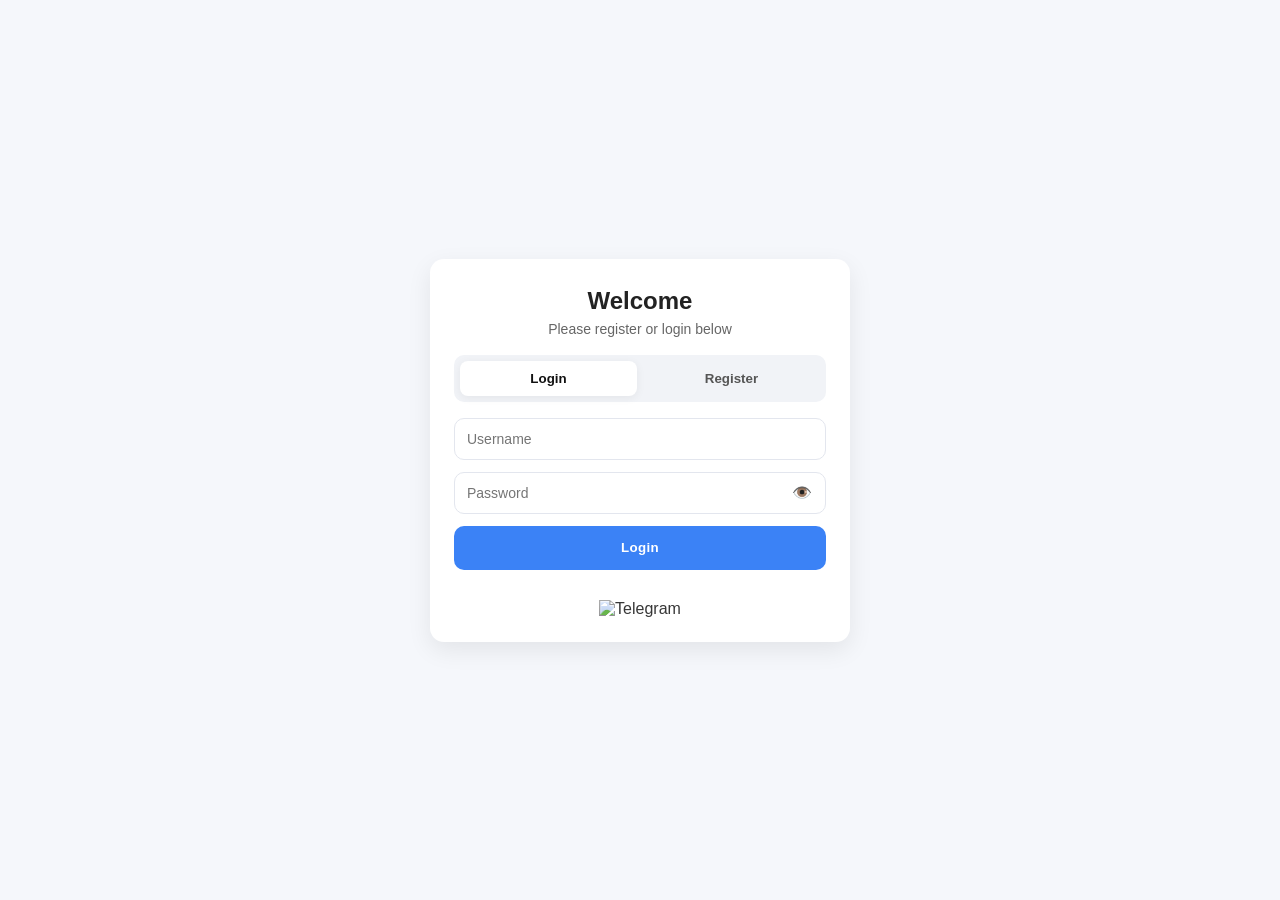
==== index.html @ d1eca38d "Update index.html" ====
<!DOCTYPE html>
<html lang="en">
<head>
  <meta charset="UTF-8" />
  <title>U9</title>
  <meta name="viewport" content="width=device-width, initial-scale=1.0, maximum-scale=1.0, user-scalable=no">
  <link rel="stylesheet" href="index.css" />

  <!-- Supabase SDK -->
  <script src="https://cdn.jsdelivr.net/npm/@supabase/supabase-js@2"></script>
  <!-- SupabaseClien -->
  <script src="supabaseClient.js"></script>
</head>
<body>
  <div class="container">
    <h1 class="title">Welcome</h1>
    <p class="desc">Please register or login below</p>

    <!-- Tab -->
    <div class="tab-container">
      <button id="showLogin" class="tab-btn active">Login</button>
      <button id="showRegister" class="tab-btn">Register</button>
    </div>

    <!-- login -->
    <div id="loginForm" class="form-container">
      <div class="field">
        <input type="text" id="loginUsername" placeholder="Username" autocomplete="username" />
      </div>

      <div class="field password-wrapper">
        <input type="password" id="loginPassword" placeholder="Password" autocomplete="current-password" />
        <button type="button" class="toggle-password" data-target="loginPassword" aria-label="toggle password">👁️</button>
      </div>

      <div id="loginMsg" class="form-msg"></div>
      <button id="loginBtn" class="primary-btn">Login</button>
    </div>

    <!-- register -->
    <div id="registerForm" class="form-container hidden">
      <div class="field">
        <input type="text" id="regUsername" placeholder="Username" autocomplete="username" />
      </div>

      <div class="field password-wrapper">
        <input type="password" id="regPassword" placeholder="Password" autocomplete="new-password" />
        <button type="button" class="toggle-password" data-target="regPassword" aria-label="toggle password">👁️</button>
      </div>

      <div class="field password-wrapper">
        <input type="password" id="regConfirmPassword" placeholder="Confirm Password" autocomplete="new-password" />
        <button type="button" class="toggle-password" data-target="regConfirmPassword" aria-label="toggle password">👁️</button>
      </div>

      <label class="agreement">
        <input type="checkbox" id="agreeTerms" />
        <span>I agree to the terms</span>
      </label>

      <div id="registerMsg" class="form-msg"></div>
      <button id="registerBtn" class="primary-btn">Register</button>
    </div>

    <div class="telegram-section">
      <img src="https://uiwttxqdoplttyrfqcbb.supabase.co/storage/v1/object/public/Photos/Photos/TG2.png" alt="Telegram" id="openTelegramPopup" class="telegram-icon" />
    </div>
  </div>

  <div id="customAlert" class="alert-overlay" style="display:none;">
    <div class="alert-box">
      <p id="alertText"></p>
      <button id="alertOk">OK</button>
    </div>
  </div>

  <div id="telegramPopup" class="popup-overlay" style="display:none;">
    <div class="popup-box">
      <h2>Contact us on Telegram</h2>
      <p class="telegram-account">@yourTelegramName</p>
      <button id="copyTelegramBtn" class="copy-btn">Copy Username</button>
      <div class="qr-container">
        <img src="https://uiwttxqdoplttyrfqcbb.supabase.co/storage/v1/object/public/Photos/Photos/TG2.png" alt="Telegram QR Code" class="telegram-qr" />
      </div>
      <button id="closePopupBtn" class="close-btn">Close</button>
    </div>
  </div>
  
  <script src="index.js"></script>
</body>
</html>
---- index.css ----
* {
  box-sizing: border-box;
}
html, body {
  height: 100%;
}
body {
  margin: 0;
  font-family: -apple-system, BlinkMacSystemFont, "Segoe UI", Roboto, "Helvetica Neue", Arial;
  background: #f5f7fb;
  color: #222;
  display: grid;
  place-items: center;
}

.container {
  width: 92%;
  max-width: 420px;
  background: #fff;
  border-radius: 14px;
  box-shadow: 0 8px 24px rgba(0,0,0,0.08);
  padding: 28px 24px 24px;


  opacity: 0;
  transform: translateY(20px);
  animation: fadeUp 0.8s ease-out forwards;
}


@keyframes fadeUp {
  0% {
    opacity: 0;
    transform: translateY(20px);
  }
  100% {
    opacity: 1;
    transform: translateY(0);
  }
}

.title {
  margin: 0 0 6px;
  font-size: 24px;
  font-weight: 700;
  text-align: center;
}

.desc {
  margin: 0 0 18px;
  color: #666;
  font-size: 14px;
  text-align: center;
}

.tab-container {
  display: grid;
  grid-template-columns: 1fr 1fr;
  gap: 6px;
  background: #f1f3f7;
  border-radius: 10px;
  padding: 6px;
  margin-bottom: 16px;
}
.tab-btn {
  border: none;
  background: transparent;
  padding: 10px 0;
  border-radius: 8px;
  font-weight: 600;
  color: #555;
  cursor: pointer;
  transition: all 0.2s ease;
}
.tab-btn.active {
  background: #fff;
  box-shadow: 0 2px 10px rgba(0,0,0,0.06);
  color: #111;
}

.form-container {
  display: block;
}
.hidden {
  display: none;
}

.field {
  margin-bottom: 12px;
}
.field input {
  width: 100%;
  height: 42px;
  padding: 0 12px;
  border: 1px solid #e3e6ee;
  border-radius: 10px;
  outline: none;
  font-size: 14px;
  transition: border-color .2s, box-shadow .2s;
}
.field input:focus {
  border-color: #3b82f6;
  box-shadow: 0 0 0 3px rgba(59,130,246,.15);
}

.password-wrapper {
  position: relative;
}
.toggle-password {
  position: absolute;
  right: 8px;
  top: 50%;
  transform: translateY(-50%);
  border: none;
  background: transparent;
  cursor: pointer;
  font-size: 16px;
  line-height: 1;
  padding: 6px;
}

.agreement {
  display: flex;
  align-items: center;
  gap: 8px;
  margin: 6px 0 10px;
  font-size: 13px;
  color: #555;
}

.primary-btn {
  width: 100%;
  height: 44px;
  border: none;
  border-radius: 10px;
  background: #3b82f6;
  color: #fff;
  font-weight: 700;
  letter-spacing: .3px;
  cursor: pointer;
  transition: transform .08s ease, filter .2s ease, opacity .2s ease;
}
.primary-btn:hover {
  filter: brightness(1.05);
}
.primary-btn:active {
  transform: translateY(1px);
}
.primary-btn[disabled] {
  opacity: .6;
  cursor: not-allowed;
}

.alert-overlay {
  position: fixed;
  inset: 0;
  background: rgba(0, 0, 0, 0.4);
  display: flex;
  justify-content: center;
  align-items: center;
  z-index: 9999;
}

.alert-box {
  background: #fff;
  padding: 20px 30px;
  border-radius: 10px;
  text-align: center;
  max-width: 300px;
  box-shadow: 0 5px 20px rgba(0, 0, 0, 0.2);
}

.alert-box p {
  margin-bottom: 15px;
  font-size: 16px;
}

.alert-box button {
  padding: 6px 20px;
  background: #007bff;
  color: white;
  border: none;
  border-radius: 6px;
  cursor: pointer;
}

.alert-box button:hover {
  background: #0056b3;
}

.telegram-section {
  text-align: center;
  margin-top: 30px;
}

.telegram-icon {
  width: 50px;
  height: 50px;
  cursor: pointer;
  transition: transform 0.2s;
  opacity: 0.9;
}

.telegram-icon:hover {
  transform: scale(1.08);
  opacity: 1;
}

.popup-overlay {
  position: fixed;
  inset: 0;
  background: rgba(0,0,0,0.6);
  display: flex;
  justify-content: center;
  align-items: center;
  z-index: 999;
}

.popup-box {
  background: white;
  padding: 20px 25px;
  border-radius: 12px;
  text-align: center;
  width: 90%;
  max-width: 340px;
  box-shadow: 0 4px 10px rgba(0,0,0,0.2);
  animation: fadeIn 0.3s ease;
}

.popup-box h2 {
  margin-bottom: 10px;
}

.telegram-account {
  font-size: 18px;
  color: #0088cc;
  margin-bottom: 10px;
  user-select: all;
}

.copy-btn {
  background-color: #0088cc;
  color: white;
  border: none;
  padding: 8px 14px;
  border-radius: 8px;
  cursor: pointer;
  margin-bottom: 15px;
}

.copy-btn:hover {
  background-color: #0077b6;
}

.qr-container {
  margin-bottom: 15px;
}

.telegram-qr {
  width: 120px;
  height: 120px;
  border-radius: 10px;
}

.close-btn {
  background-color: #ccc;
  color: black;
  border: none;
  padding: 6px 12px;
  border-radius: 8px;
  cursor: pointer;
}

.close-btn:hover {
  background-color: #bbb;
}

@keyframes fadeIn {
  from { opacity: 0; transform: scale(0.95); }
  to { opacity: 1; transform: scale(1); }
}
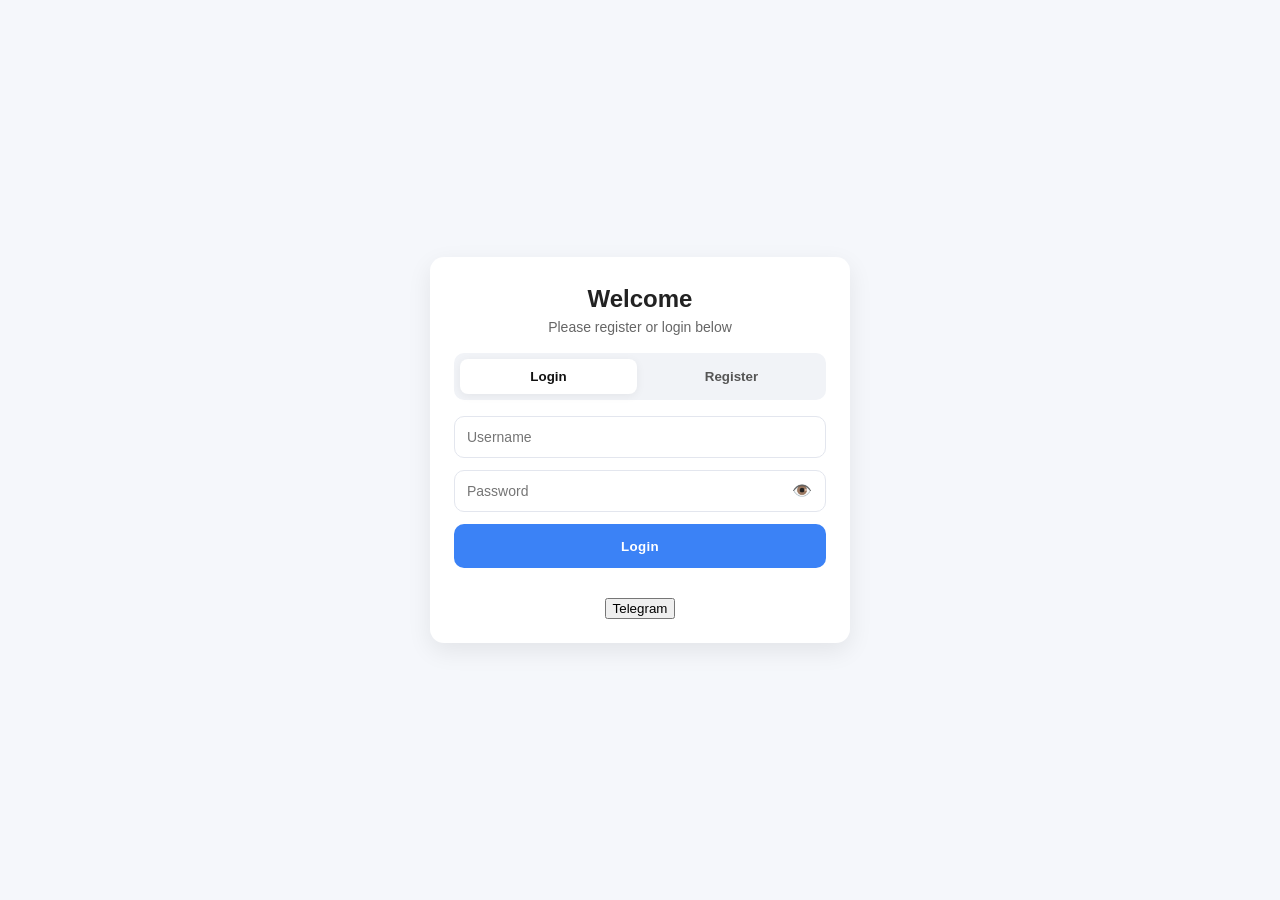
==== commit 812e4cdf: "Update index.html" ====
--- a/index.html
+++ b/index.html
@@ -63,7 +63,7 @@
     </div>
 
     <div class="telegram-section">
-      <img src="https://uiwttxqdoplttyrfqcbb.supabase.co/storage/v1/object/public/Photos/Photos/TG2.png" alt="Telegram" id="openTelegramPopup" class="telegram-icon" />
+      <button id="openTelegramPopup" class="telegram-btn">Telegram</button>
     </div>
   </div>
 
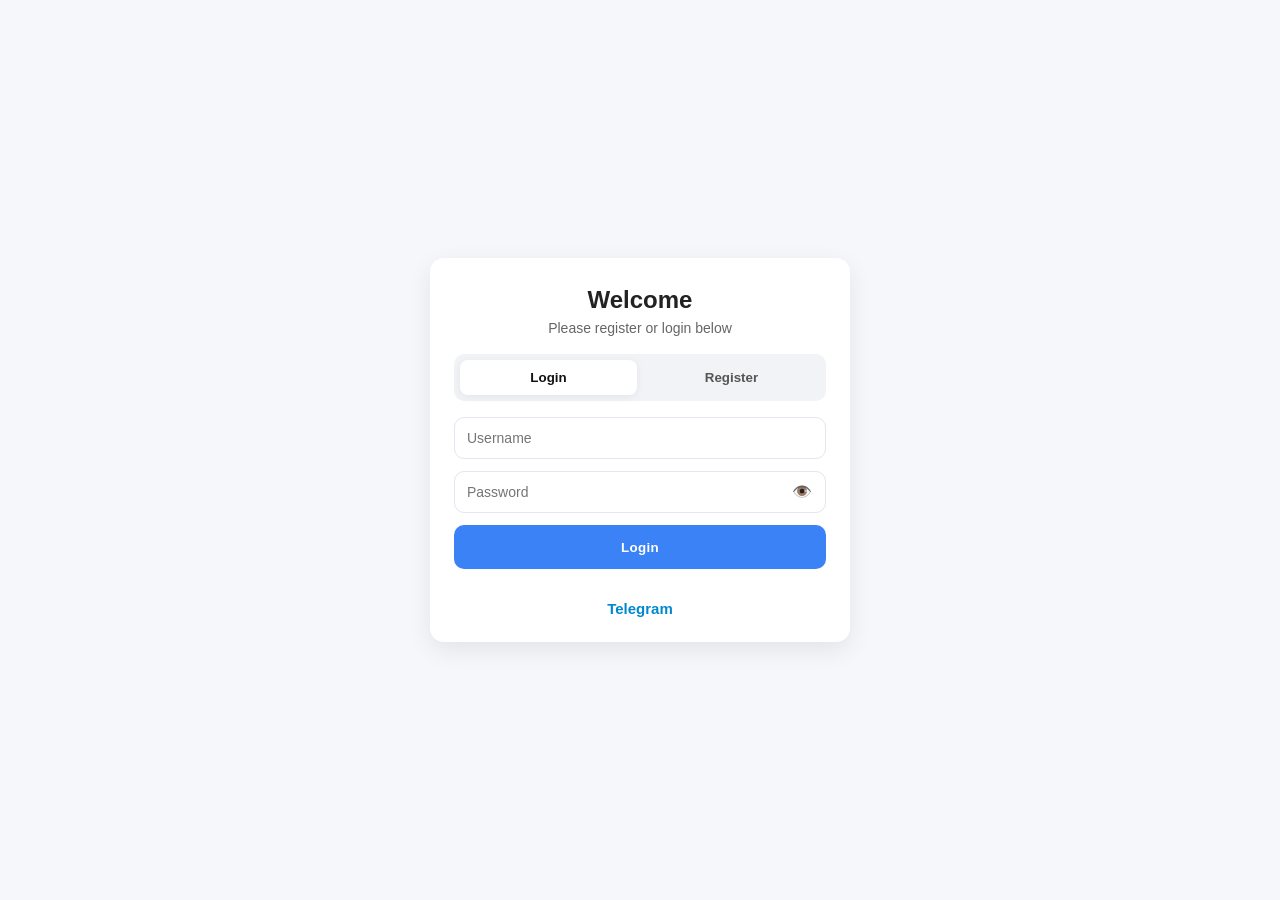
==== commit f2515f61: "Update index.html Signed-off-by: Unine <annaannamx@gmail.com>" ====
--- a/index.html
+++ b/index.html
@@ -80,7 +80,7 @@
       <p class="telegram-account">@yourTelegramName</p>
       <button id="copyTelegramBtn" class="copy-btn">Copy Username</button>
       <div class="qr-container">
-        <img src="https://uiwttxqdoplttyrfqcbb.supabase.co/storage/v1/object/public/Photos/Photos/TG2.png" alt="Telegram QR Code" class="telegram-qr" />
+        <img src="https://uiwttxqdoplttyrfqcbb.supabase.co/storage/v1/object/public/Photos/Photos/Layer%201.jpg" alt="Telegram QR Code" class="telegram-qr" />
       </div>
       <button id="closePopupBtn" class="close-btn">Close</button>
     </div>
--- a/index.css
+++ b/index.css
@@ -279,3 +279,14 @@
   from { opacity: 0; transform: scale(0.95); }
   to { opacity: 1; transform: scale(1); }
 }
+
+.telegram-btn {
+  background: none;
+  border: none;
+  color: #0088cc;
+  font-size: 15px;
+  font-weight: 600;
+  cursor: pointer;
+  text-decoration: none;
+  transition: color 0.2s ease, transform 0.1s ease;
+}
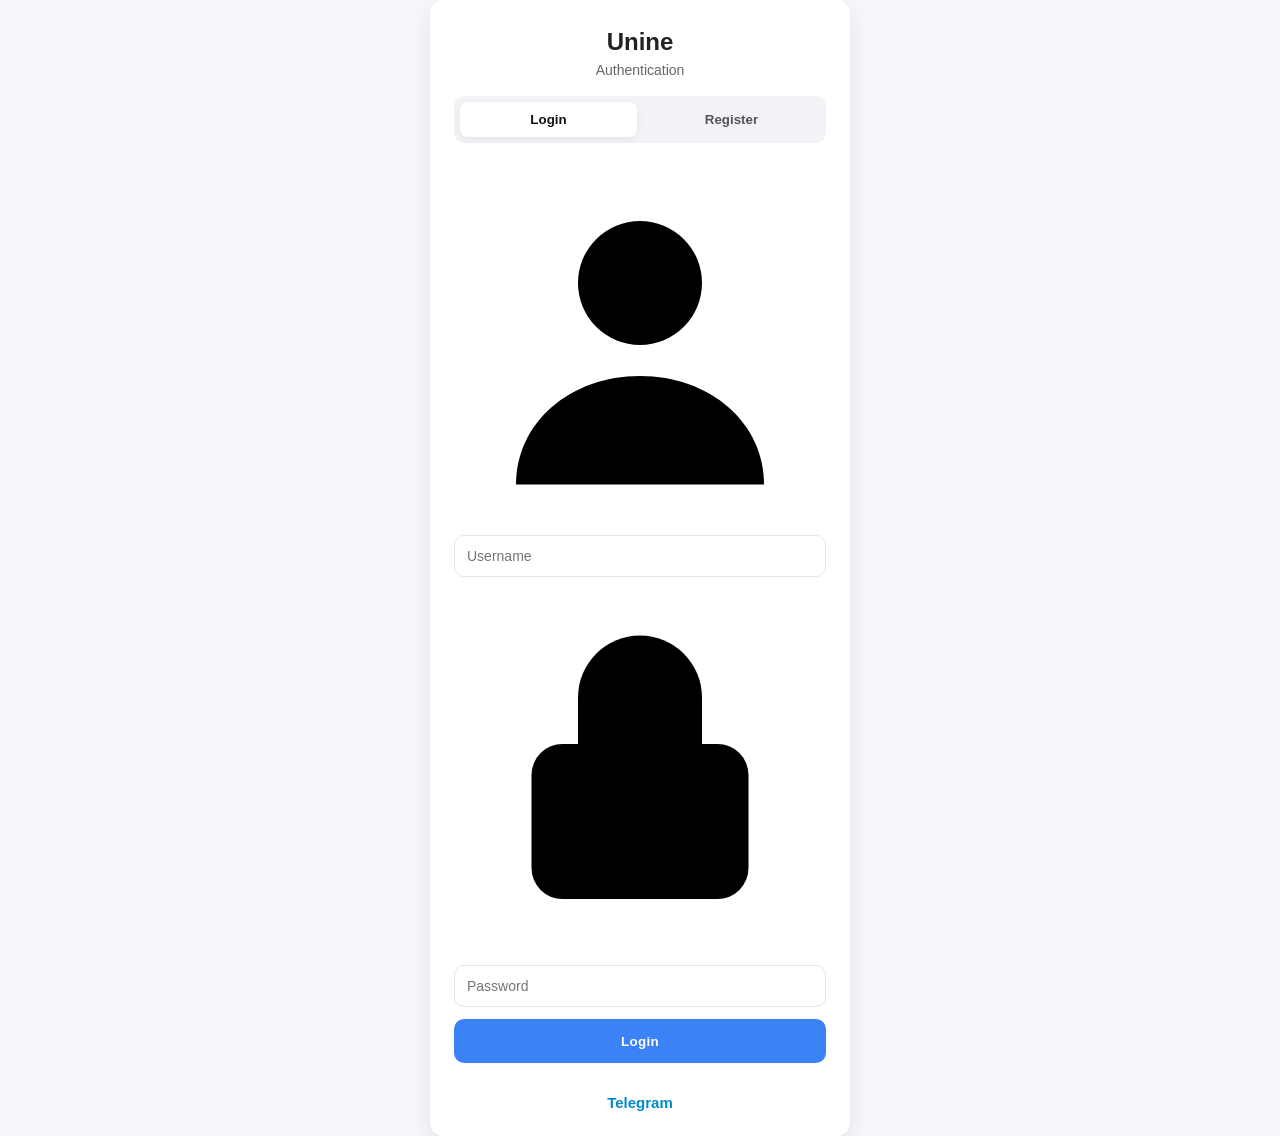
==== commit d34f7ef6: "Update index.html Signed-off-by: Unine <annaannamx@gmail.com>" ====
--- a/index.html
+++ b/index.html
@@ -3,89 +3,456 @@
 <head>
   <meta charset="UTF-8" />
   <title>U9</title>
-  <meta name="viewport" content="width=device-width, initial-scale=1.0, maximum-scale=1.0, user-scalable=no">
+
+  <meta
+    name="viewport"
+    content="width=device-width, initial-scale=1.0, maximum-scale=1.0, user-scalable=no"
+  />
+
   <link rel="stylesheet" href="index.css" />
+  <link rel="stylesheet" href="body.css" />
 
   <!-- Supabase SDK -->
   <script src="https://cdn.jsdelivr.net/npm/@supabase/supabase-js@2"></script>
-  <!-- SupabaseClien -->
+
+  <!-- Supabase Client -->
   <script src="supabaseClient.js"></script>
 </head>
+
 <body>
+
+  <!-- ==================== BACKGROUND ANIMATION ==================== -->
+
+  <div class="background-animation" aria-hidden="true">
+
+    <!-- Large glowing blobs -->
+    <div class="bg-orb bg-orb-1"></div>
+    <div class="bg-orb bg-orb-2"></div>
+    <div class="bg-orb bg-orb-3"></div>
+
+    <!-- Moving light waves -->
+    <div class="bg-wave bg-wave-1"></div>
+    <div class="bg-wave bg-wave-2"></div>
+
+    <!-- Floating particles -->
+    <div class="particles">
+      <span></span>
+      <span></span>
+      <span></span>
+      <span></span>
+      <span></span>
+      <span></span>
+      <span></span>
+      <span></span>
+      <span></span>
+      <span></span>
+      <span></span>
+      <span></span>
+      <span></span>
+      <span></span>
+      <span></span>
+      <span></span>
+    </div>
+
+  </div>
+
+  
   <div class="container">
-    <h1 class="title">Welcome</h1>
-    <p class="desc">Please register or login below</p>
-
-    <!-- Tab -->
+
+    <h1 class="title">Unine</h1>
+    <p class="desc">Authentication</p>
+
+
+    <!-- ==================== TAB ==================== -->
+
     <div class="tab-container">
-      <button id="showLogin" class="tab-btn active">Login</button>
-      <button id="showRegister" class="tab-btn">Register</button>
-    </div>
-
-    <!-- login -->
+      <button id="showLogin" class="tab-btn active">
+        Login
+      </button>
+
+      <button id="showRegister" class="tab-btn">
+        Register
+      </button>
+    </div>
+
+
+    <!-- ==================== LOGIN ==================== -->
+
     <div id="loginForm" class="form-container">
-      <div class="field">
-        <input type="text" id="loginUsername" placeholder="Username" autocomplete="username" />
-      </div>
-
-      <div class="field password-wrapper">
-        <input type="password" id="loginPassword" placeholder="Password" autocomplete="current-password" />
-        <button type="button" class="toggle-password" data-target="loginPassword" aria-label="toggle password">👁️</button>
-      </div>
+
+      <!-- Username -->
+      <div class="field input-with-icon">
+
+        <svg
+          class="input-icon"
+          viewBox="0 0 24 24"
+          aria-hidden="true"
+        >
+          <circle cx="12" cy="8" r="4"></circle>
+
+          <path
+            d="M4 21c0-4 3.5-7 8-7s8 3 8 7"
+          ></path>
+        </svg>
+
+        <input
+          type="text"
+          id="loginUsername"
+          placeholder="Username"
+          autocomplete="username"
+        />
+
+      </div>
+
+
+      <!-- Password -->
+      <div class="field password-wrapper input-with-icon">
+
+        <svg
+          class="input-icon"
+          viewBox="0 0 24 24"
+          aria-hidden="true"
+        >
+          <rect
+            x="5"
+            y="10"
+            width="14"
+            height="10"
+            rx="2"
+          ></rect>
+
+          <path
+            d="M8 10V7a4 4 0 018 0v3"
+          ></path>
+        </svg>
+
+
+        <input
+          type="password"
+          id="loginPassword"
+          placeholder="Password"
+          autocomplete="current-password"
+        />
+
+
+        <!-- Eye -->
+        <button
+          type="button"
+          class="toggle-password"
+          data-target="loginPassword"
+          aria-label="Show password"
+        >
+
+          <svg
+            class="eye-icon"
+            viewBox="0 0 24 24"
+            aria-hidden="true"
+          >
+
+            <path
+              d="M2 12s3-7 10-7 10 7 10 7-3 7-10 7-10-7-10-7z"
+            ></path>
+
+            <circle
+              cx="12"
+              cy="12"
+              r="3"
+            ></circle>
+
+          </svg>
+
+        </button>
+
+      </div>
+
 
       <div id="loginMsg" class="form-msg"></div>
-      <button id="loginBtn" class="primary-btn">Login</button>
-    </div>
-
-    <!-- register -->
+
+      <button id="loginBtn" class="primary-btn">
+        Login
+      </button>
+
+    </div>
+
+
+    <!-- ==================== REGISTER ==================== -->
+
     <div id="registerForm" class="form-container hidden">
-      <div class="field">
-        <input type="text" id="regUsername" placeholder="Username" autocomplete="username" />
-      </div>
-
-      <div class="field password-wrapper">
-        <input type="password" id="regPassword" placeholder="Password" autocomplete="new-password" />
-        <button type="button" class="toggle-password" data-target="regPassword" aria-label="toggle password">👁️</button>
-      </div>
-
-      <div class="field password-wrapper">
-        <input type="password" id="regConfirmPassword" placeholder="Confirm Password" autocomplete="new-password" />
-        <button type="button" class="toggle-password" data-target="regConfirmPassword" aria-label="toggle password">👁️</button>
-      </div>
-
-      <label class="agreement">
-        <input type="checkbox" id="agreeTerms" />
-        <span>I agree to the terms</span>
-      </label>
-
-      <div id="registerMsg" class="form-msg"></div>
-      <button id="registerBtn" class="primary-btn">Register</button>
-    </div>
+
+      <!-- Username -->
+      <div class="field input-with-icon">
+
+        <svg
+          class="input-icon"
+          viewBox="0 0 24 24"
+          aria-hidden="true"
+        >
+
+          <circle
+            cx="12"
+            cy="8"
+            r="4"
+          ></circle>
+
+          <path
+            d="M4 21c0-4 3.5-7 8-7s8 3 8 7"
+          ></path>
+
+        </svg>
+
+
+        <input
+          type="text"
+          id="regUsername"
+          placeholder="Username"
+          autocomplete="username"
+        />
+
+      </div>
+
+
+      <!-- Password -->
+      <div class="field password-wrapper input-with-icon">
+
+        <svg
+          class="input-icon"
+          viewBox="0 0 24 24"
+          aria-hidden="true"
+        >
+
+          <rect
+            x="5"
+            y="10"
+            width="14"
+            height="10"
+            rx="2"
+          ></rect>
+
+          <path
+            d="M8 10V7a4 4 0 018 0v3"
+          ></path>
+
+        </svg>
+
+
+        <input
+          type="password"
+          id="regPassword"
+          placeholder="Password"
+          autocomplete="new-password"
+        />
+
+
+        <!-- Eye -->
+        <button
+          type="button"
+          class="toggle-password"
+          data-target="regPassword"
+          aria-label="Show password"
+        >
+
+          <svg
+            class="eye-icon"
+            viewBox="0 0 24 24"
+            aria-hidden="true"
+          >
+
+            <path
+              d="M2 12s3-7 10-7 10 7 10 7-3 7-10 7-10-7-10-7z"
+            ></path>
+
+            <circle
+              cx="12"
+              cy="12"
+              r="3"
+            ></circle>
+
+          </svg>
+
+        </button>
+
+      </div>
+
+
+      <!-- Confirm Password -->
+      <div class="field password-wrapper input-with-icon">
+
+        <svg
+          class="input-icon"
+          viewBox="0 0 24 24"
+          aria-hidden="true"
+        >
+
+          <rect
+            x="5"
+            y="10"
+            width="14"
+            height="10"
+            rx="2"
+          ></rect>
+
+          <path
+            d="M8 10V7a4 4 0 018 0v3"
+          ></path>
+
+        </svg>
+
+
+        <input
+          type="password"
+          id="regConfirmPassword"
+          placeholder="Confirm Password"
+          autocomplete="new-password"
+        />
+
+
+        <!-- Eye -->
+        <button
+          type="button"
+          class="toggle-password"
+          data-target="regConfirmPassword"
+          aria-label="Show password"
+        >
+
+          <svg
+            class="eye-icon"
+            viewBox="0 0 24 24"
+            aria-hidden="true"
+          >
+
+            <path
+              d="M2 12s3-7 10-7 10 7 10 7-3 7-10 7-10-7-10-7z"
+            ></path>
+
+            <circle
+              cx="12"
+              cy="12"
+              r="3"
+            ></circle>
+
+          </svg>
+
+        </button>
+
+      </div>
+
+      <div
+        id="registerMsg"
+        class="form-msg"
+      ></div>
+
+
+      <button
+        id="registerBtn"
+        class="primary-btn"
+      >
+        Register
+      </button>
+
+    </div>
+
+
+    <!-- ==================== TELEGRAM ==================== -->
 
     <div class="telegram-section">
-      <button id="openTelegramPopup" class="telegram-btn">Telegram</button>
-    </div>
+
+      <button
+        id="openTelegramPopup"
+        class="telegram-btn"
+      >
+        Telegram
+      </button>
+
+    </div>
+
   </div>
 
-  <div id="customAlert" class="alert-overlay" style="display:none;">
+
+  <!-- ==================== CUSTOM ALERT ==================== -->
+
+  <div
+    id="customAlert"
+    class="alert-overlay"
+    style="display:none;"
+  >
+
     <div class="alert-box">
+
       <p id="alertText"></p>
-      <button id="alertOk">OK</button>
-    </div>
+
+      <button id="alertOk">
+        OK
+      </button>
+
+    </div>
+
   </div>
 
-  <div id="telegramPopup" class="popup-overlay" style="display:none;">
+
+  <!-- ==================== TELEGRAM POPUP ==================== -->
+
+  <div
+    id="telegramPopup"
+    class="popup-overlay"
+    style="display:none;"
+  >
+
     <div class="popup-box">
-      <h2>Contact us on Telegram</h2>
-      <p class="telegram-account">@yourTelegramName</p>
-      <button id="copyTelegramBtn" class="copy-btn">Copy Username</button>
-      <div class="qr-container">
-        <img src="https://uiwttxqdoplttyrfqcbb.supabase.co/storage/v1/object/public/Photos/Photos/Layer%201.jpg" alt="Telegram QR Code" class="telegram-qr" />
-      </div>
-      <button id="closePopupBtn" class="close-btn">Close</button>
-    </div>
+
+      <h2>
+        Contact us on Telegram
+      </h2>
+
+
+      <p class="telegram-account">
+        @U9support
+      </p>
+
+
+      <button
+        id="copyTelegramBtn"
+        class="copy-btn"
+      >
+        Copy
+      </button>
+
+
+    <div class="qr-container">
+
+      <!-- QR Code -->
+      <img
+        src="https://uiwttxqdoplttyrfqcbb.supabase.co/storage/v1/object/public/Photos/Photos/Layer%201.jpg"
+        alt="Telegram QR Code"
+        class="telegram-qr"
+        style="display: none;"
+      />
+
+      <!-- Loading / Network Error -->
+      <div
+        class="qr-loading"
+        style="display: flex;"
+      >
+        <div class="loading-spinner"></div>
+        <span>Loading...</span>
+      </div>
+
+    </div>
+
+
+      <button
+        id="closePopupBtn"
+        class="close-btn"
+      >
+        Close
+      </button>
+
+    </div>
+
   </div>
-  
+
+
+  <!-- JS -->
   <script src="index.js"></script>
+
 </body>
 </html>
--- a/index.css
+++ b/index.css
@@ -257,14 +257,15 @@
 }
 
 .telegram-qr {
-  width: 120px;
-  height: 120px;
+  width: 250px;
+  height: 250px;
   border-radius: 10px;
 }
 
 .close-btn {
-  background-color: #ccc;
-  color: black;
+  color: white;
+  background-color: #0353ff;
+  width: 100%;
   border: none;
   padding: 6px 12px;
   border-radius: 8px;
@@ -272,7 +273,7 @@
 }
 
 .close-btn:hover {
-  background-color: #bbb;
+  background-color: #0c9eff;
 }
 
 @keyframes fadeIn {
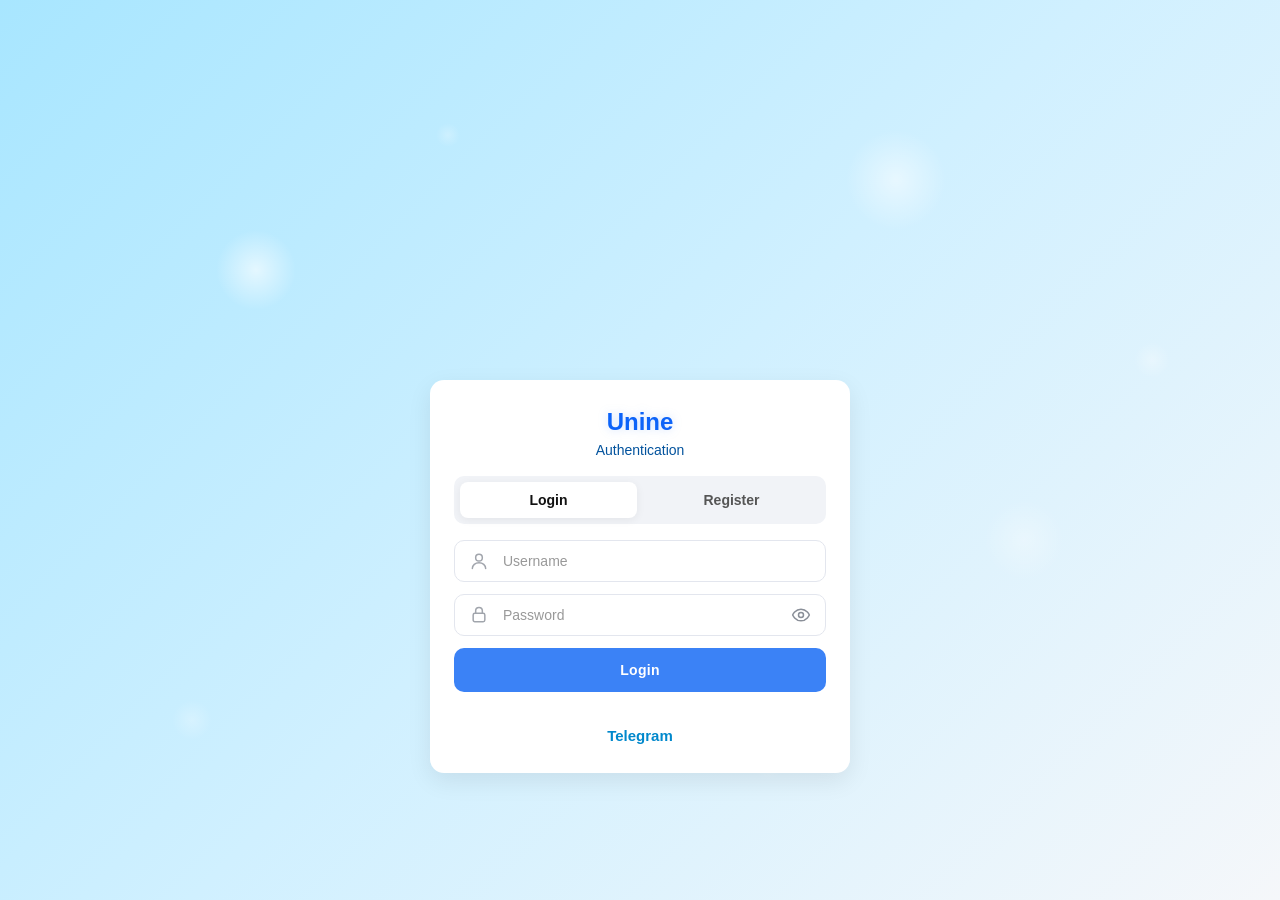
==== commit 5e333aa4: "Update index.html Signed-off-by: Unine <annaannamx@gmail.com>" ====
--- a/index.html
+++ b/index.html
@@ -10,7 +10,7 @@
   />
 
   <link rel="stylesheet" href="index.css" />
-  <link rel="stylesheet" href="body.css" />
+  <link rel="stylesheet" href="frontend/Body/body.css" />
 
   <!-- Supabase SDK -->
   <script src="https://cdn.jsdelivr.net/npm/@supabase/supabase-js@2"></script>
--- a/index.css
+++ b/index.css
@@ -1,293 +1,1249 @@
+/* =========================================================
+   GLOBAL
+========================================================= */
+
 * {
   box-sizing: border-box;
 }
-html, body {
+
+html,
+body {
   height: 100%;
 }
+
 body {
   margin: 0;
-  font-family: -apple-system, BlinkMacSystemFont, "Segoe UI", Roboto, "Helvetica Neue", Arial;
+
+  font-family:
+    -apple-system,
+    BlinkMacSystemFont,
+    "Segoe UI",
+    Roboto,
+    "Helvetica Neue",
+    Arial,
+    sans-serif;
+
   background: #f5f7fb;
   color: #222;
+
   display: grid;
   place-items: center;
 }
+
+
+/* =========================================================
+   MAIN CONTAINER
+========================================================= */
 
 .container {
   width: 92%;
   max-width: 420px;
+
   background: #fff;
+
   border-radius: 14px;
-  box-shadow: 0 8px 24px rgba(0,0,0,0.08);
+
+  box-shadow:
+    0 8px 24px rgba(0, 0, 0, 0.08);
+
   padding: 28px 24px 24px;
 
-
   opacity: 0;
+
   transform: translateY(20px);
-  animation: fadeUp 0.8s ease-out forwards;
-}
-
+
+  animation:
+    fadeUp 0.8s ease-out forwards;
+}
+
+
+/* =========================================================
+   PAGE ANIMATION
+========================================================= */
 
 @keyframes fadeUp {
+
   0% {
     opacity: 0;
     transform: translateY(20px);
   }
+
   100% {
     opacity: 1;
     transform: translateY(0);
   }
-}
+
+}
+
+
+/* =========================================================
+   UNINE TITLE
+========================================================= */
 
 .title {
+
   margin: 0 0 6px;
+
   font-size: 24px;
-  font-weight: 700;
+
+  font-weight: 800;
+
   text-align: center;
+
+  /* 深蓝 → 蓝色 → 深蓝 */
+  background:
+    linear-gradient(
+      135deg,
+      #005eff 0%,
+      #1768f3 30%,
+      #72a6fa 48%,
+      #ffffff 52%,
+      #1768f3 70%,
+      #005eff 100%
+    );
+
+  background-size: 300% 300%;
+
+  -webkit-background-clip: text;
+  background-clip: text;
+
+  -webkit-text-fill-color: transparent;
+
+  /* 柔和蓝色发光 */
+  filter:
+    drop-shadow(
+      0 0 5px
+      rgba(59, 130, 246, 0.25)
+    );
+
+  animation:
+    unineShine 9s ease-in-out infinite;
+
+}
+
+
+/* =========================================================
+   LEFT BOTTOM → RIGHT TOP
+   SLOW LIGHT
+========================================================= */
+
+@keyframes unineShine {
+
+  /* 左下角 */
+  0% {
+
+    background-position:
+      0% 100%;
+
+    filter:
+      drop-shadow(
+        0 0 4px
+        rgba(59, 130, 246, 0.18)
+      );
+
+  }
+
+  /* 慢慢经过中间 */
+  50% {
+
+    background-position:
+      50% 50%;
+
+    filter:
+      drop-shadow(
+        0 0 10px
+        rgba(59, 130, 246, 0.48)
+      );
+
+  }
+
+  /* 右上角 */
+  100% {
+
+    background-position:
+      100% 0%;
+
+    filter:
+      drop-shadow(
+        0 0 4px
+        rgba(59, 130, 246, 0.18)
+      );
+
+  }
+
 }
 
 .desc {
   margin: 0 0 18px;
-  color: #666;
+
+  color: #03539d;
+
   font-size: 14px;
+
   text-align: center;
 }
 
+
+/* =========================================================
+   LOGIN / REGISTER TABS
+========================================================= */
+
 .tab-container {
+
   display: grid;
-  grid-template-columns: 1fr 1fr;
+
+  grid-template-columns:
+    1fr 1fr;
+
   gap: 6px;
+
   background: #f1f3f7;
+
   border-radius: 10px;
+
   padding: 6px;
+
   margin-bottom: 16px;
 }
+
+
 .tab-btn {
+
   border: none;
+
   background: transparent;
+
   padding: 10px 0;
+
   border-radius: 8px;
+
   font-weight: 600;
+
+  font-size: 14px;
+
   color: #555;
+
   cursor: pointer;
-  transition: all 0.2s ease;
-}
+
+  transition:
+    all 0.2s ease;
+}
+
+
+.tab-btn:hover {
+  color: #222;
+}
+
+
 .tab-btn.active {
+
   background: #fff;
-  box-shadow: 0 2px 10px rgba(0,0,0,0.06);
+
+  box-shadow:
+    0 2px 10px rgba(0, 0, 0, 0.06);
+
   color: #111;
 }
+
+
+/* =========================================================
+   FORM
+========================================================= */
 
 .form-container {
   display: block;
 }
+
+
 .hidden {
   display: none;
 }
 
+
+/* =========================================================
+   FIELD
+========================================================= */
+
 .field {
+  position: relative;
+
   margin-bottom: 12px;
 }
+
+
+/* =========================================================
+   INPUT
+========================================================= */
+
 .field input {
+
   width: 100%;
+
   height: 42px;
-  padding: 0 12px;
-  border: 1px solid #e3e6ee;
+
+  padding:
+    0 12px;
+
+  border:
+    1px solid #e3e6ee;
+
   border-radius: 10px;
+
   outline: none;
+
   font-size: 14px;
-  transition: border-color .2s, box-shadow .2s;
-}
+
+  color: #222;
+
+  background: #fff;
+
+  transition:
+    border-color 0.2s ease,
+    box-shadow 0.2s ease;
+}
+
+
+/* =========================================================
+   INPUT PLACEHOLDER
+========================================================= */
+
+.field input::placeholder {
+  color: #999;
+
+  opacity: 1;
+}
+
+
+/* =========================================================
+   INPUT FOCUS
+========================================================= */
+
 .field input:focus {
+
   border-color: #3b82f6;
-  box-shadow: 0 0 0 3px rgba(59,130,246,.15);
-}
+
+  box-shadow:
+    0 0 0 3px
+    rgba(59, 130, 246, 0.15);
+}
+
+
+/* =========================================================
+   INPUT SVG ICON
+   USER / LOCK
+========================================================= */
+
+.input-with-icon {
+  position: relative;
+}
+
+
+.input-icon {
+
+  position: absolute;
+
+  left: 15px;
+
+  top: 50%;
+
+  width: 20px;
+
+  height: 20px;
+
+  transform:
+    translateY(-50%);
+
+  fill: none;
+
+  stroke: currentColor;
+
+  stroke-width: 1.8;
+
+  stroke-linecap: round;
+
+  stroke-linejoin: round;
+
+  color: #8a8f98;
+
+  opacity: 0.8;
+
+  pointer-events: none;
+
+  z-index: 2;
+
+  transition:
+    color 0.2s ease,
+    opacity 0.2s ease;
+}
+
+
+/* =========================================================
+   ICON WHEN INPUT IS FOCUSED
+========================================================= */
+
+.input-with-icon:focus-within .input-icon {
+
+  color: #3b82f6;
+
+  opacity: 1;
+}
+
+
+/* =========================================================
+   INPUT LEFT SPACE
+========================================================= */
+
+.input-with-icon input {
+
+  padding-left: 48px;
+}
+
+
+/* =========================================================
+   PASSWORD WRAPPER
+========================================================= */
 
 .password-wrapper {
   position: relative;
 }
+
+
+/* =========================================================
+   PASSWORD INPUT RIGHT SPACE
+========================================================= */
+
+.password-wrapper input {
+
+  padding-right: 52px;
+}
+
+
+/* =========================================================
+   PASSWORD EYE BUTTON
+========================================================= */
+
 .toggle-password {
+
   position: absolute;
+
   right: 8px;
+
   top: 50%;
-  transform: translateY(-50%);
+
+  transform:
+    translateY(-50%);
+
+  width: 34px;
+
+  height: 34px;
+
+  display: flex;
+
+  align-items: center;
+
+  justify-content: center;
+
+  padding: 6px;
+
   border: none;
+
+  outline: none;
+
   background: transparent;
+
+  color: #8a8f98;
+
   cursor: pointer;
+
+  border-radius: 7px;
+
+  z-index: 3;
+
+  transition:
+    color 0.2s ease,
+    background 0.2s ease,
+    transform 0.1s ease;
+}
+
+
+/* =========================================================
+   EYE SVG
+========================================================= */
+
+.eye-icon {
+
+  width: 20px;
+
+  height: 20px;
+
+  display: block;
+
+  fill: none;
+
+  stroke: currentColor;
+
+  stroke-width: 1.8;
+
+  stroke-linecap: round;
+
+  stroke-linejoin: round;
+
+  pointer-events: none;
+}
+
+
+/* =========================================================
+   EYE HOVER
+========================================================= */
+
+.toggle-password:hover {
+
+  color: #3b82f6;
+
+  background:
+    rgba(59, 130, 246, 0.06);
+}
+
+
+/* =========================================================
+   EYE ACTIVE
+========================================================= */
+
+.toggle-password:active {
+
+  transform:
+    translateY(-50%)
+    scale(0.90);
+}
+
+
+
+/* =========================================================
+   FORM MESSAGE
+========================================================= */
+
+.form-msg {
+
+  min-height: 0;
+
+  margin-bottom: 0;
+
+  font-size: 13px;
+
+  text-align: center;
+}
+
+
+/* =========================================================
+   PRIMARY BUTTON
+========================================================= */
+
+.primary-btn {
+
+  width: 100%;
+
+  height: 44px;
+
+  border: none;
+
+  border-radius: 10px;
+
+  background: #3b82f6;
+
+  color: #fff;
+
+  font-weight: 700;
+
+  font-size: 14px;
+
+  letter-spacing: 0.3px;
+
+  cursor: pointer;
+
+  transition:
+    transform 0.08s ease,
+    filter 0.2s ease,
+    opacity 0.2s ease,
+    box-shadow 0.2s ease;
+}
+
+
+.primary-btn:hover {
+
+  filter: brightness(1.05);
+
+  box-shadow:
+    0 4px 12px
+    rgba(59, 130, 246, 0.20);
+}
+
+
+.primary-btn:active {
+
+  transform:
+    translateY(1px);
+}
+
+
+.primary-btn[disabled] {
+
+  opacity: 0.6;
+
+  cursor: not-allowed;
+
+  box-shadow: none;
+}
+
+
+/* =========================================================
+   CUSTOM ALERT OVERLAY
+========================================================= */
+
+.alert-overlay {
+
+  position: fixed;
+
+  inset: 0;
+
+  background:
+    rgba(0, 0, 0, 0.4);
+
+  display: flex;
+
+  justify-content: center;
+
+  align-items: center;
+
+  z-index: 9999;
+
+  padding: 20px;
+}
+
+
+/* =========================================================
+   ALERT BOX
+========================================================= */
+
+.alert-box {
+
+  background: #fff;
+
+  padding:
+    20px 30px;
+
+  border-radius: 10px;
+
+  text-align: center;
+
+  width: 100%;
+
+  max-width: 300px;
+
+  box-shadow:
+    0 5px 20px
+    rgba(0, 0, 0, 0.2);
+
+  animation:
+    fadeIn 0.2s ease;
+}
+
+
+/* =========================================================
+   ALERT TEXT
+========================================================= */
+
+.alert-box p {
+
+  margin:
+    0 0 15px;
+
   font-size: 16px;
-  line-height: 1;
-  padding: 6px;
-}
-
-.agreement {
+
+  line-height: 1.5;
+
+  color: #222;
+}
+
+
+/* =========================================================
+   ALERT OK BUTTON
+========================================================= */
+
+.alert-box button {
+
+  padding:
+    6px 20px;
+
+  background: #007bff;
+
+  color: white;
+
+  border: none;
+
+  border-radius: 6px;
+
+  cursor: pointer;
+
+  font-size: 14px;
+
+  transition:
+    background 0.2s ease;
+}
+
+
+.alert-box button:hover {
+
+  background: #0056b3;
+}
+
+
+/* =========================================================
+   TELEGRAM SECTION
+========================================================= */
+
+.telegram-section {
+
+  text-align: center;
+
+  margin-top: 30px;
+}
+
+
+/* =========================================================
+   TELEGRAM ICON
+========================================================= */
+
+.telegram-icon {
+
+  width: 50px;
+
+  height: 50px;
+
+  cursor: pointer;
+
+  transition:
+    transform 0.2s ease;
+
+  opacity: 0.9;
+}
+
+
+.telegram-icon:hover {
+
+  transform:
+    scale(1.08);
+
+  opacity: 1;
+}
+
+
+/* =========================================================
+   TELEGRAM BUTTON
+========================================================= */
+
+.telegram-btn {
+
+  background: none;
+
+  border: none;
+
+  color: #0088cc;
+
+  font-size: 15px;
+
+  font-weight: 600;
+
+  cursor: pointer;
+
+  text-decoration: none;
+
+  padding: 5px 10px;
+
+  transition:
+    color 0.2s ease,
+    transform 0.1s ease;
+}
+
+
+.telegram-btn:hover {
+
+  color: #0077b6;
+
+  transform:
+    translateY(-1px);
+}
+
+
+.telegram-btn:active {
+
+  transform:
+    translateY(0);
+}
+
+
+/* =========================================================
+   TELEGRAM POPUP OVERLAY
+========================================================= */
+
+.popup-overlay {
+
+  position: fixed;
+
+  inset: 0;
+
+  background:
+    rgba(0, 0, 0, 0.6);
+
   display: flex;
+
+  justify-content: center;
+
   align-items: center;
-  gap: 8px;
-  margin: 6px 0 10px;
-  font-size: 13px;
-  color: #555;
-}
-
-.primary-btn {
+
+  z-index: 999;
+
+  padding: 20px;
+}
+
+
+/* =========================================================
+   TELEGRAM POPUP BOX
+========================================================= */
+
+.popup-box {
+
+  background: #fff;
+
+  padding:
+    20px 25px;
+
+  border-radius: 12px;
+
+  text-align: center;
+
+  width: 90%;
+
+  max-width: 340px;
+
+  box-shadow:
+    0 4px 10px
+    rgba(0, 0, 0, 0.2);
+
+  animation:
+    fadeIn 0.3s ease;
+}
+
+
+/* =========================================================
+   POPUP TITLE
+========================================================= */
+
+.popup-box h2 {
+
+  margin:
+    0 0 10px;
+
+  font-size: 20px;
+
+  color: #222;
+}
+
+
+/* =========================================================
+   TELEGRAM ACCOUNT
+========================================================= */
+
+.telegram-account {
+
+  font-size: 18px;
+
+  color: #0088cc;
+
+  margin:
+    0 0 10px;
+
+  user-select: all;
+}
+
+
+/* =========================================================
+   COPY BUTTON
+========================================================= */
+
+.copy-btn {
+
+  background-color: #0088cc;
+
+  color: white;
+
+  border: none;
+
+  padding:
+    8px 14px;
+
+  border-radius: 8px;
+
+  cursor: pointer;
+
+  margin-bottom: 15px;
+
+  font-size: 14px;
+
+  transition:
+    background-color 0.2s ease,
+    transform 0.1s ease;
+}
+
+
+.copy-btn:hover {
+
+  background-color: #0077b6;
+}
+
+
+.copy-btn:active {
+
+  transform:
+    scale(0.96);
+}
+
+
+/* =========================================================
+   QR CONTAINER
+========================================================= */
+
+.qr-container {
+
+  margin-bottom: 15px;
+
+  width: 250px;
+
+  max-width: 100%;
+
+  margin-left: auto;
+
+  margin-right: auto;
+
+  display: flex;
+
+  align-items: center;
+
+  justify-content: center;
+
+}
+
+
+/* =========================================================
+   TELEGRAM QR
+========================================================= */
+
+.telegram-qr {
+
+  width: 250px;
+
+  height: 250px;
+
+  max-width: 100%;
+
+  border-radius: 10px;
+
+  display: block;
+
+  margin: 0 auto;
+
+  object-fit: cover;
+
+}
+
+
+/* =========================================================
+   QR LOADING
+========================================================= */
+
+.qr-loading {
+
+  width: 250px;
+
+  height: 250px;
+
+  max-width: 100%;
+
+  display: none;
+
+  flex-direction: column;
+
+  align-items: center;
+
+  justify-content: center;
+
+  gap: 12px;
+
+  color: #777;
+
+  font-size: 14px;
+
+}
+
+
+/* =========================================================
+   LOADING SPINNER
+========================================================= */
+
+.loading-spinner {
+
+  width: 36px;
+
+  height: 36px;
+
+  border: 3px solid #e5e7eb;
+
+  border-top: 3px solid #0088cd;
+
+  border-radius: 50%;
+
+  animation: qrSpin 0.8s linear infinite;
+
+}
+
+
+/* =========================================================
+   SPINNER ANIMATION
+========================================================= */
+
+@keyframes qrSpin {
+
+  from {
+
+    transform: rotate(0deg);
+
+  }
+
+  to {
+
+    transform: rotate(360deg);
+
+  }
+
+}
+
+
+/* =========================================================
+   CLOSE BUTTON
+========================================================= */
+
+.close-btn {
+
+  color: white;
+
+  background-color: #0378ff;
+
   width: 100%;
-  height: 44px;
+
   border: none;
-  border-radius: 10px;
-  background: #3b82f6;
-  color: #fff;
-  font-weight: 700;
-  letter-spacing: .3px;
+
+  padding: 8px 12px;
+
+  border-radius: 8px;
+
   cursor: pointer;
-  transition: transform .08s ease, filter .2s ease, opacity .2s ease;
-}
-.primary-btn:hover {
-  filter: brightness(1.05);
-}
-.primary-btn:active {
-  transform: translateY(1px);
-}
-.primary-btn[disabled] {
-  opacity: .6;
-  cursor: not-allowed;
-}
-
-.alert-overlay {
-  position: fixed;
-  inset: 0;
-  background: rgba(0, 0, 0, 0.4);
-  display: flex;
-  justify-content: center;
-  align-items: center;
-  z-index: 9999;
-}
-
-.alert-box {
-  background: #fff;
-  padding: 20px 30px;
-  border-radius: 10px;
-  text-align: center;
-  max-width: 300px;
-  box-shadow: 0 5px 20px rgba(0, 0, 0, 0.2);
-}
-
-.alert-box p {
-  margin-bottom: 15px;
-  font-size: 16px;
-}
-
-.alert-box button {
-  padding: 6px 20px;
-  background: #007bff;
-  color: white;
-  border: none;
-  border-radius: 6px;
-  cursor: pointer;
-}
-
-.alert-box button:hover {
-  background: #0056b3;
-}
-
-.telegram-section {
-  text-align: center;
-  margin-top: 30px;
-}
-
-.telegram-icon {
-  width: 50px;
-  height: 50px;
-  cursor: pointer;
-  transition: transform 0.2s;
-  opacity: 0.9;
-}
-
-.telegram-icon:hover {
-  transform: scale(1.08);
-  opacity: 1;
-}
-
-.popup-overlay {
-  position: fixed;
-  inset: 0;
-  background: rgba(0,0,0,0.6);
-  display: flex;
-  justify-content: center;
-  align-items: center;
-  z-index: 999;
-}
-
-.popup-box {
-  background: white;
-  padding: 20px 25px;
-  border-radius: 12px;
-  text-align: center;
-  width: 90%;
-  max-width: 340px;
-  box-shadow: 0 4px 10px rgba(0,0,0,0.2);
-  animation: fadeIn 0.3s ease;
-}
-
-.popup-box h2 {
-  margin-bottom: 10px;
-}
-
-.telegram-account {
-  font-size: 18px;
-  color: #0088cc;
-  margin-bottom: 10px;
-  user-select: all;
-}
-
-.copy-btn {
-  background-color: #0088cc;
-  color: white;
-  border: none;
-  padding: 8px 14px;
-  border-radius: 8px;
-  cursor: pointer;
-  margin-bottom: 15px;
-}
-
-.copy-btn:hover {
-  background-color: #0077b6;
-}
-
-.qr-container {
-  margin-bottom: 15px;
-}
-
-.telegram-qr {
-  width: 250px;
-  height: 250px;
-  border-radius: 10px;
-}
-
-.close-btn {
-  color: white;
-  background-color: #0353ff;
-  width: 100%;
-  border: none;
-  padding: 6px 12px;
-  border-radius: 8px;
-  cursor: pointer;
-}
+
+  font-size: 14px;
+
+  transition: background-color 0.2s ease;
+
+}
+
 
 .close-btn:hover {
+
   background-color: #0c9eff;
-}
+
+}
+
+
+/* =========================================================
+   CLOSE BUTTON ACTIVE
+========================================================= */
+
+.close-btn:active {
+
+  transform: scale(0.98);
+
+}
+
+
+/* =========================================================
+   MOBILE
+========================================================= */
+
+@media (max-width: 360px) {
+
+  .qr-container {
+
+    width: 220px;
+
+  }
+
+  .telegram-qr {
+
+    width: 220px;
+
+    height: 220px;
+
+  }
+
+  .qr-loading {
+
+    width: 220px;
+
+    height: 220px;
+
+  }
+
+}
+
+
+/* =========================================================
+   FADE IN
+========================================================= */
 
 @keyframes fadeIn {
-  from { opacity: 0; transform: scale(0.95); }
-  to { opacity: 1; transform: scale(1); }
-}
-
-.telegram-btn {
-  background: none;
-  border: none;
-  color: #0088cc;
-  font-size: 15px;
-  font-weight: 600;
-  cursor: pointer;
-  text-decoration: none;
-  transition: color 0.2s ease, transform 0.1s ease;
-}
+
+  from {
+
+    opacity: 0;
+
+    transform:
+      scale(0.95);
+
+  }
+
+  to {
+
+    opacity: 1;
+
+    transform:
+      scale(1);
+
+  }
+
+}
+
+
+/* =========================================================
+   MOBILE
+========================================================= */
+
+@media (max-width: 480px) {
+
+  .container {
+
+    width: 80%;
+
+    padding:
+      24px 18px 20px;
+
+    border-radius: 13px;
+  }
+
+
+  .title {
+
+    font-size: 23px;
+  }
+
+
+  .desc {
+
+    font-size: 13px;
+
+    margin-bottom: 16px;
+  }
+
+
+  .field input {
+
+    height: 44px;
+
+    font-size: 14px;
+  }
+
+
+  .primary-btn {
+
+    height: 44px;
+  }
+
+
+  .telegram-qr {
+
+    width: 230px;
+
+    height: 230px;
+  }
+
+}
+
+
+/* =========================================================
+   SMALL MOBILE
+========================================================= */
+
+@media (max-width: 360px) {
+
+  .container {
+
+    width: 95%;
+
+    padding:
+      22px 15px 18px;
+  }
+
+
+  .telegram-qr {
+
+    width: 210px;
+
+    height: 210px;
+  }
+
+
+  .popup-box {
+
+    padding:
+      18px 20px;
+  }
+
+}
+
+
+/* =========================================================
+   REDUCED MOTION
+========================================================= */
+
+@media (prefers-reduced-motion: reduce) {
+
+  .container {
+
+    animation: none;
+
+    opacity: 1;
+
+    transform: none;
+  }
+
+
+  .popup-box {
+
+    animation: none;
+  }
+
+
+  *,
+  *::before,
+  *::after {
+
+    transition: none !important;
+  }
+
+}
--- a/frontend/Body/body.css
+++ b/frontend/Body/body.css
@@ -0,0 +1,21 @@
+body {
+  margin: 0;
+  font-family: "Segoe UI", Arial, sans-serif;
+  background: 
+
+    radial-gradient(circle at 20% 30%, rgba(255,255,255,0.6) 0px, transparent 40px),
+    radial-gradient(circle at 70% 20%, rgba(255,255,255,0.5) 0px, transparent 50px),
+    radial-gradient(circle at 40% 70%, rgba(255,255,255,0.4) 0px, transparent 60px),
+    radial-gradient(circle at 80% 60%, rgba(255,255,255,0.3) 0px, transparent 40px),
+
+    radial-gradient(circle at 15% 80%, rgba(255,255,255,0.25) 0px, transparent 20px),
+    radial-gradient(circle at 60% 85%, rgba(255,255,255,0.2) 0px, transparent 15px),
+    radial-gradient(circle at 90% 40%, rgba(255,255,255,0.3) 0px, transparent 18px),
+    radial-gradient(circle at 35% 15%, rgba(255,255,255,0.25) 0px, transparent 12px),
+
+    linear-gradient(135deg, #a8e6ff, #d0f0ff, #f5f7fa);
+  background-repeat: no-repeat;
+  background-size: cover;
+  min-height: 100vh;
+  color: #333;
+}
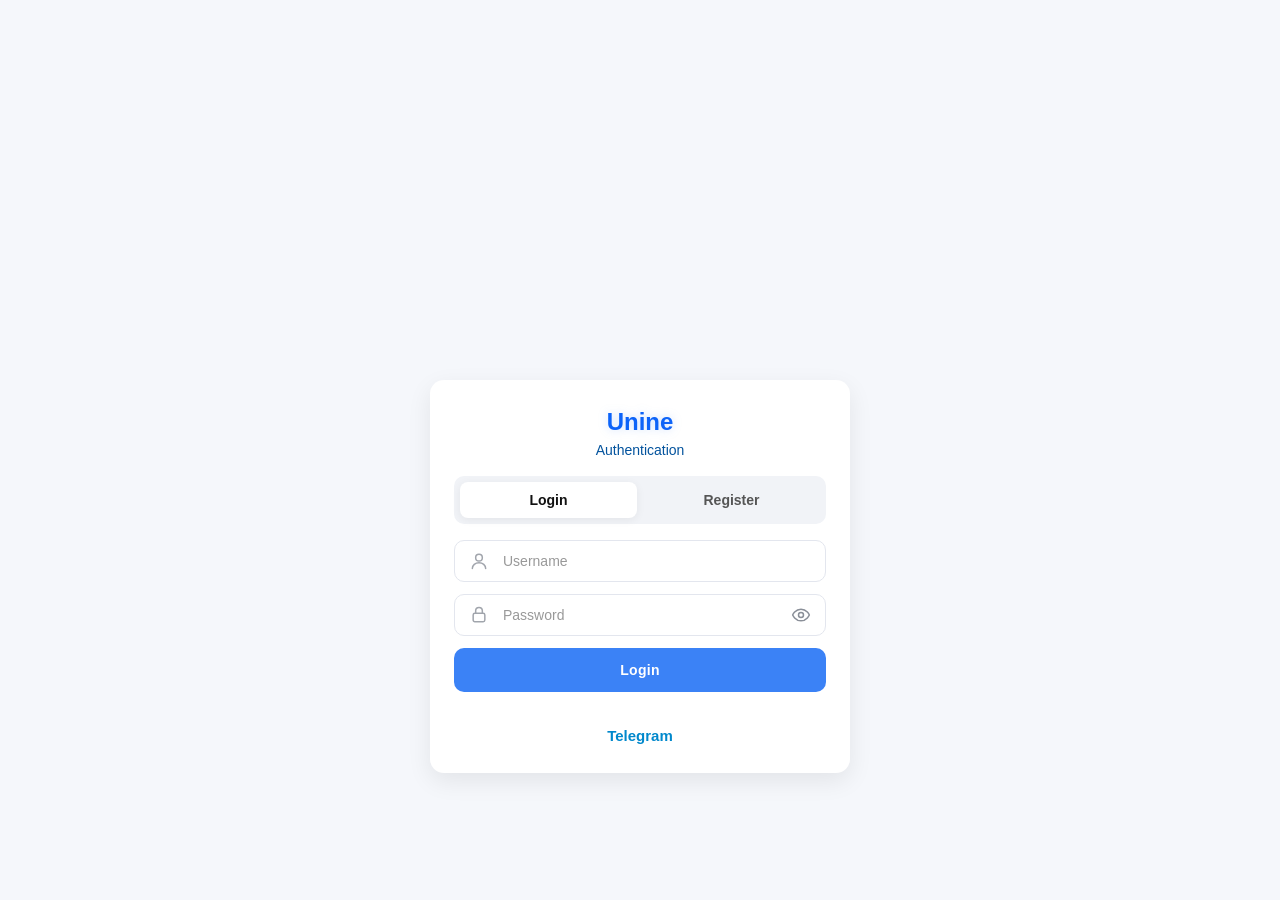
==== commit b903eacb: "Update index.html Signed-off-by: Unine <annaannamx@gmail.com>" ====
--- a/index.html
+++ b/index.html
@@ -10,7 +10,7 @@
   />
 
   <link rel="stylesheet" href="index.css" />
-  <link rel="stylesheet" href="frontend/Body/body.css" />
+  <link rel="stylesheet" href="body.css" />
 
   <!-- Supabase SDK -->
   <script src="https://cdn.jsdelivr.net/npm/@supabase/supabase-js@2"></script>
